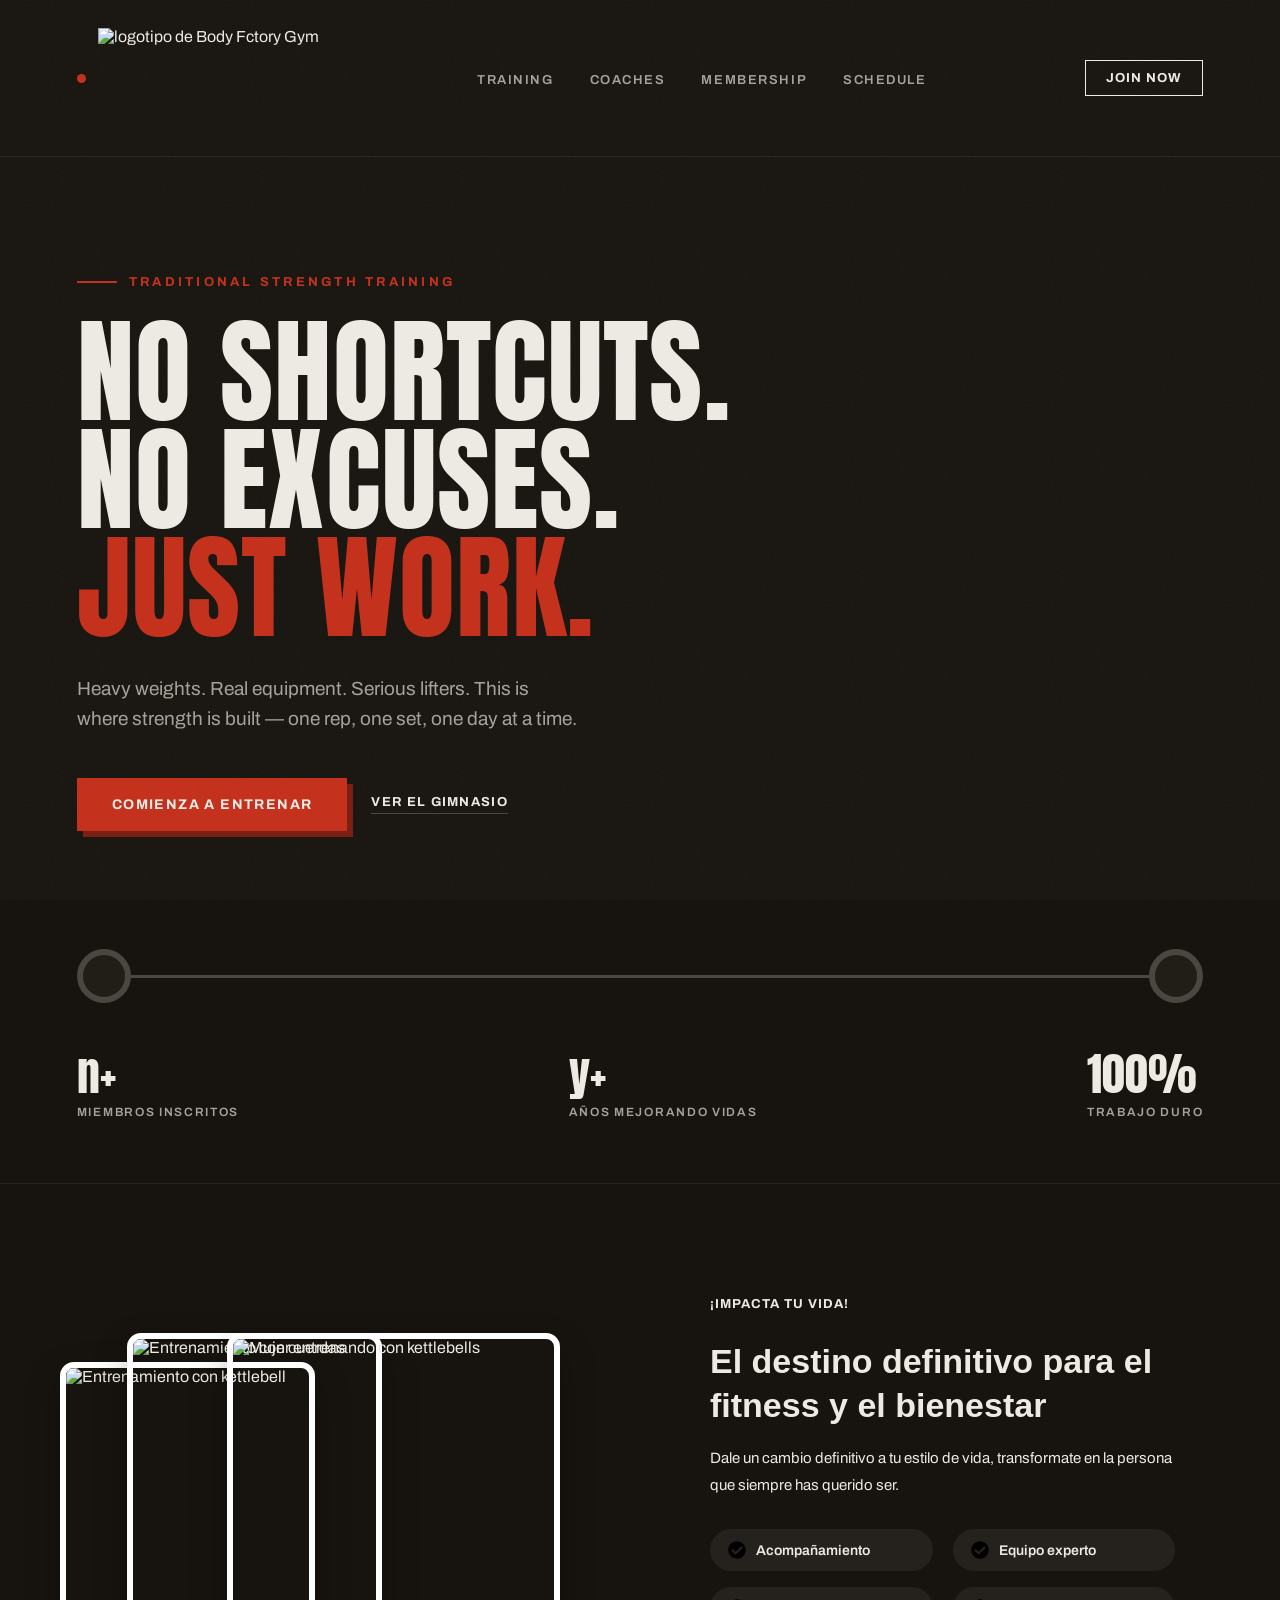
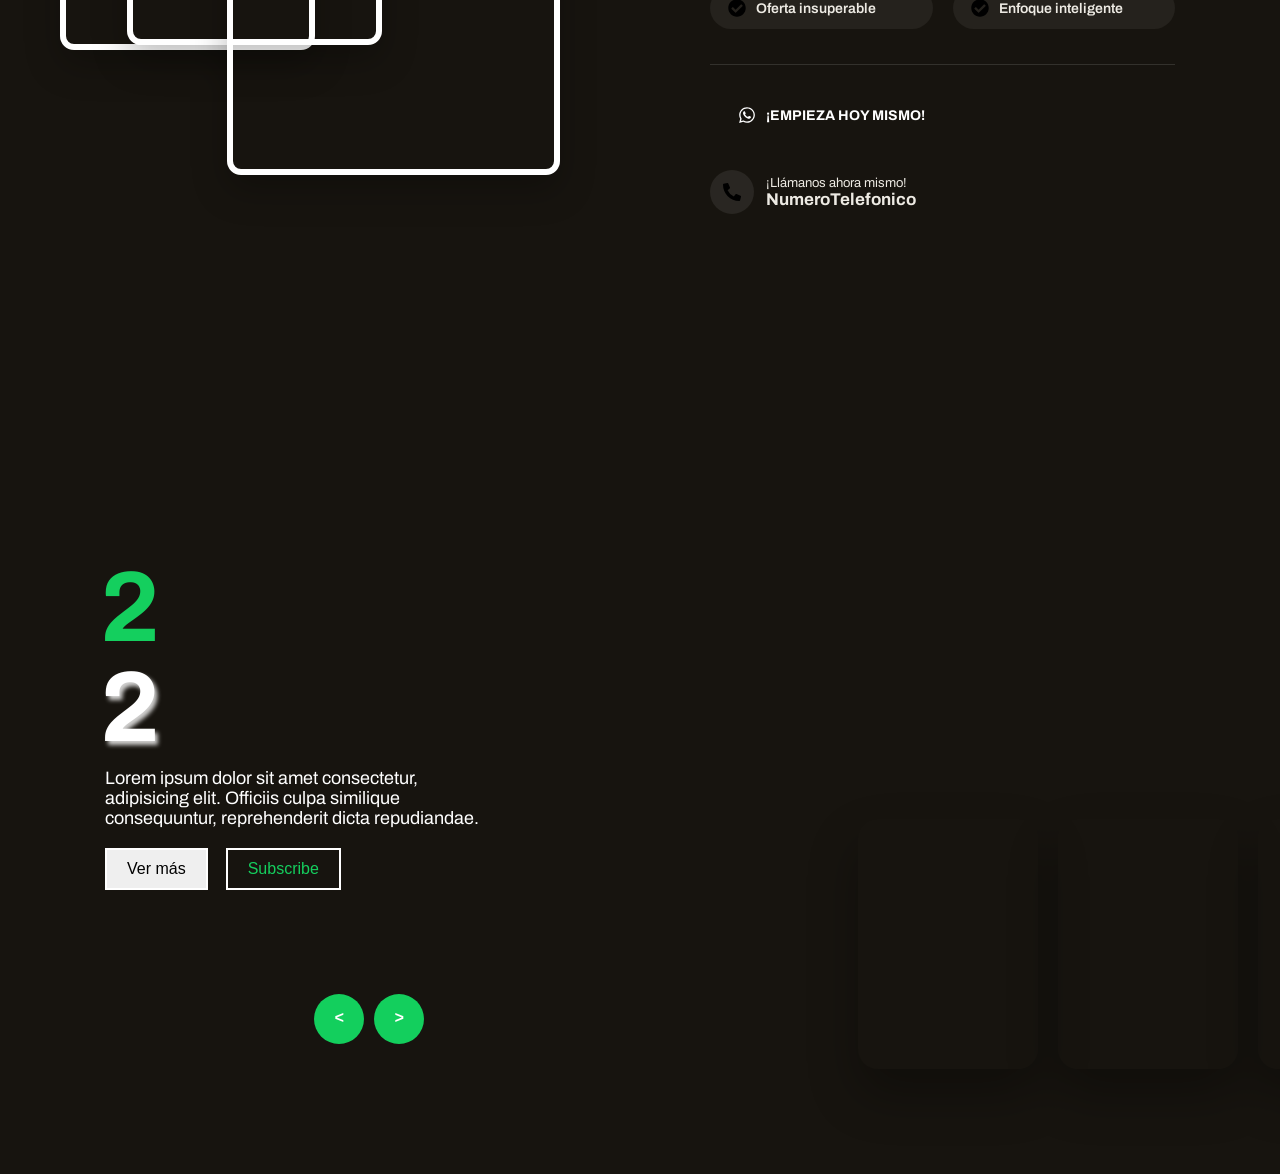
==== index.html @ 4799aabf "Update and rename indexmejoras.html to index.html" ====
<!DOCTYPE html>
<html lang="en">
<head>
<meta charset="UTF-8">
<meta name="viewport" content="width=device-width, initial-scale=1.0">
<title>Ironworks Gym — No Shortcuts.</title>
<link rel="preconnect" href="https://fonts.googleapis.com">
<link rel="preconnect" href="https://fonts.gstatic.com" crossorigin>
<link href="https://fonts.googleapis.com/css2?family=Anton&family=Archivo:wght@400;600;700;900&display=swap" rel="stylesheet">
<link rel="stylesheet" href="indexmejores.css">
<link rel="stylesheet" href="carrucel.css">

</head>
<body>

<div class="grain"></div>

<header>
  <a href="index.html" class="logo">
    <span class="dot"></span>
    <img src="imagesfolder/logo.png" alt="logotipo de Body Fctory Gym" class="logo-img">
  </a>
  <nav>
    <ul>
      <li><a href="#">Training</a></li>
      <li><a href="#">Coaches</a></li>
      <li><a href="#">Membership</a></li>
      <li><a href="#">Schedule</a></li>
    </ul>
  </nav>
  <a class="nav-cta" href="#">Join Now</a>
</header>

<section class="hero">
  <div class="eyebrow">Traditional Strength Training</div>
  <h1>
    <span>No shortcuts.</span>
    <span>No excuses.</span>
    <span>Just work.</span>
  </h1>
  <p class="sub">
    Heavy weights. Real equipment. Serious lifters. This is where strength is built —
    one rep, one set, one day at a time.
  </p>
  <div class="cta-row">
    <a class="btn-primary" href="#">Comienza a entrenar</a>
    <a class="btn-ghost" href="#carousel">Ver el gimnasio</a>
  </div>
</section>

<div class="barbell">
  <div class="plate"></div>
  <div class="bar-line"></div>
  <div class="plate"></div>
</div>

<section class="stats">
  <div>
    <div class="stat-num">n+</div>
    <div class="stat-label">Miembros inscritos</div>
  </div>
  <div>
    <div class="stat-num">y+</div>
    <div class="stat-label">Años mejorando vidas</div>
  </div>
  <div>
    <div class="stat-num">100%</div>
    <div class="stat-label">Trabajo duro</div>
  </div>
</section>

<!--Part section info -->
<section class="impact-section">

  <!-- Columna izquierda: imágenes apiladas -->
  <div class="impact-images">
    <img class="img-back-1" src="https://images.unsplash.com/photo-1571019613454-1cb2f99b2d8b?auto=format&fit=crop&w=600&q=80" alt="Entrenamiento con kettlebell">
    <img class="img-back-2" src="https://images.unsplash.com/photo-1518611012118-696072aa579a?auto=format&fit=crop&w=600&q=80" alt="Entrenamiento con cuerdas">
    <img class="img-front" src="https://images.unsplash.com/photo-1517836357463-d25dfeac3438?auto=format&fit=crop&w=800&q=80" alt="Mujer entrenando con kettlebells">
  </div>

  <!-- Columna derecha: contenido -->
  <div class="impact-content">
    <span class="impact-label">¡Impacta Tu Vida!</span>

    <h2>El destino definitivo para el fitness y el bienestar</h2>

    <p>Dale un cambio definitivo a tu estilo de vida, transformate en la persona que siempre has querido ser.</p>

    <ul class="impact-checklist">
      <li>
        <svg viewBox="0 0 512 512"><path d="M504 256c0 136.967-111.033 248-248 248S8 392.967 8 256 119.033 8 256 8s248 111.033 248 248zM227.314 387.314l184-184c6.248-6.248 6.248-16.379 0-22.627l-22.627-22.627c-6.248-6.249-16.379-6.249-22.628 0L216 308.118l-70.059-70.059c-6.248-6.248-16.379-6.248-22.628 0l-22.627 22.627c-6.248 6.248-6.248 16.379 0 22.627l104 104c6.249 6.249 16.379 6.249 22.628.001z"/></svg>
        Acompañamiento
      </li>
      <li>
        <svg viewBox="0 0 512 512"><path d="M504 256c0 136.967-111.033 248-248 248S8 392.967 8 256 119.033 8 256 8s248 111.033 248 248zM227.314 387.314l184-184c6.248-6.248 6.248-16.379 0-22.627l-22.627-22.627c-6.248-6.249-16.379-6.249-22.628 0L216 308.118l-70.059-70.059c-6.248-6.248-16.379-6.248-22.628 0l-22.627 22.627c-6.248 6.248-6.248 16.379 0 22.627l104 104c6.249 6.249 16.379 6.249 22.628.001z"/></svg>
        Equipo experto
      </li>
      <li>
        <svg viewBox="0 0 512 512"><path d="M504 256c0 136.967-111.033 248-248 248S8 392.967 8 256 119.033 8 256 8s248 111.033 248 248zM227.314 387.314l184-184c6.248-6.248 6.248-16.379 0-22.627l-22.627-22.627c-6.248-6.249-16.379-6.249-22.628 0L216 308.118l-70.059-70.059c-6.248-6.248-16.379-6.248-22.628 0l-22.627 22.627c-6.248 6.248-6.248 16.379 0 22.627l104 104c6.249 6.249 16.379 6.249 22.628.001z"/></svg>
        Oferta insuperable
      </li>
      <li>
        <svg viewBox="0 0 512 512"><path d="M504 256c0 136.967-111.033 248-248 248S8 392.967 8 256 119.033 8 256 8s248 111.033 248 248zM227.314 387.314l184-184c6.248-6.248 6.248-16.379 0-22.627l-22.627-22.627c-6.248-6.249-16.379-6.249-22.628 0L216 308.118l-70.059-70.059c-6.248-6.248-16.379-6.248-22.628 0l-22.627 22.627c-6.248 6.248-6.248 16.379 0 22.627l104 104c6.249 6.249 16.379 6.249 22.628.001z"/></svg>
        Enfoque inteligente
      </li>
    </ul>

    <div class="impact-footer">
      <a class="btn-whatsapp" href="https://wa.me/573227158725?text=%C2%A1Hola!%20Me%20interesa%20saber%20m%C3%A1s%20sobre%20el%20gimnasio" target="_blank" rel="noopener">
        <svg viewBox="0 0 448 512"><path d="M380.9 97.1C339 55.1 283.2 32 223.9 32c-122.4 0-222 99.6-222 222 0 39.1 10.2 77.3 29.6 111L0 480l117.7-30.9c32.4 17.7 68.9 27 106.1 27h.1c122.3 0 224.1-99.6 224.1-222 0-59.3-25.2-115-67.1-157zm-157 341.6c-33.2 0-65.7-8.9-94-25.7l-6.7-4-69.8 18.3L72 359.2l-4.4-7c-18.5-29.4-28.2-63.3-28.2-98.2 0-101.7 82.8-184.5 184.6-184.5 49.3 0 95.6 19.2 130.4 54.1 34.8 34.9 56.2 81.2 56.1 130.5 0 101.8-84.9 184.6-186.6 184.6zm101.2-138.2c-5.5-2.8-32.8-16.2-37.9-18-5.1-1.9-8.8-2.8-12.5 2.8-3.7 5.6-14.3 18-17.6 21.8-3.2 3.7-6.5 4.2-12 1.4-32.6-16.3-54-29.1-75.5-66-5.7-9.8 5.7-9.1 16.3-30.3 1.8-3.7.9-6.9-.5-9.7-1.4-2.8-12.5-30.1-17.1-41.2-4.5-10.8-9.1-9.3-12.5-9.5-3.2-.2-6.9-.2-10.6-.2-3.7 0-9.7 1.4-14.8 6.9-5.1 5.6-19.4 19-19.4 46.3 0 27.3 19.9 53.7 22.6 57.4 2.8 3.7 39.1 59.7 94.8 83.8 35.2 15.2 49 16.5 66.6 13.9 10.7-1.6 32.8-13.4 37.4-26.4 4.6-13 4.6-24.1 3.2-26.4-1.3-2.5-5-3.9-10.5-6.6z"/></svg>
        ¡Empieza hoy mismo!
      </a>

      <div class="impact-phone">
        <span class="phone-icon">
          <svg viewBox="0 0 512 512"><path d="M497.39 361.8l-112-48a24 24 0 0 0-28 6.9l-49.6 60.6A370.66 370.66 0 0 1 130.6 204.11l60.6-49.6a23.94 23.94 0 0 0 6.9-28l-48-112A24.16 24.16 0 0 0 122.6.61l-104 24A24 24 0 0 0 0 48c0 256.5 207.9 464 464 464a24 24 0 0 0 23.4-18.6l24-104a24.29 24.29 0 0 0-14.01-27.6z"/></svg>
        </span>
        <span>
          <span class="phone-label">¡Llámanos ahora mismo!</span>
          <span class="phone-number">NumeroTelefonico</span>
        </span>
      </div>
    </div>
  </div>

</section>
<!--Part carousel-->
<section id="carousel">
  <div class="carousel">
        <div class="list">
            <div class="item" style="background-image: url(img/cacomixtle.jpg);">  
                <div class="content">
                    <div class="title">1</div>
                    <div class="des">Lorem ipsum dolor sit amet consectetur, adipisicing elit. Officiis culpa similique consequuntur, reprehenderit dicta repudiandae.</div>
                    <div class="btn">
                        <button>See More</button>
                        <button>Subscribe</button>
                    </div>
                </div>
            </div>
            <div class="item" style="background-image: url(img/lobo\ gris.jpg);">
                <div class="content">
                    <div class="title">2</div>
                    <div class="name">2</div>
                    <div class="des">Lorem ipsum dolor sit amet consectetur, adipisicing elit. Officiis culpa similique consequuntur, reprehenderit dicta repudiandae.</div>
                    <div class="btn">
                        <button>Ver más</button>
                        <button>Subscribe</button>
                    </div>
                </div>
            </div>
            <div class="item" style="background-image: url(img/zarigueya.avif);">
                <div class="content">
                    <div class="title">3</div>
                    <div class="name">3</div>
                    <div class="des">Lorem ipsum dolor sit amet consectetur, adipisicing elit. Officiis culpa similique consequuntur, reprehenderit dicta repudiandae.</div>
                    <div class="btn">
                        <button>See More</button>
                        <button>Subscribe</button>
                    </div>
                </div>
            </div>
            <div class="item" style="background-image: url(img/coati.jpg);">
                <div class="content">
                    <div class="title">4</div>
                    <div class="name">4</div>
                    <div class="des">Lorem ipsum dolor sit amet consectetur, adipisicing elit. Officiis culpa similique consequuntur, reprehenderit dicta repudiandae.</div>
                    <div class="btn">
                        <button>See More</button>
                        <button>Subscribe</button>
                    </div>
                </div>
            </div>
            <div class="item" style="background-image: url(img/jaguar.jpg);">
                <div class="content">
                    <div class="title">5</div>
                    <div class="des">Lorem ipsum dolor sit amet consectetur, adipisicing elit. Officiis culpa similique consequuntur, reprehenderit dicta repudiandae.</div>
                    <div class="btn">
                        <button>See More</button>
                        <button>Subscribe</button>
                    </div>
                </div>
            </div>
            <div class="item" style="background-image: url(img/nutria.jpg);">
                <div class="content">
                    <div class="title">5</div>
                    <div class="name">5</div>
                    <div class="des">Lorem ipsum dolor sit amet consectetur, adipisicing elit. Officiis culpa similique consequuntur, reprehenderit dicta repudiandae.</div>
                    <div class="btn">
                        <button>See More</button>
                        <button>Subscribe</button>
                    </div>
                </div>
            </div>
            <div class="item" style="background-image: url(img/armadillo.jpg);">
                <div class="content">
                    <div class="title">6</div>
                    <div class="name">6</div>
                    <div class="des">Lorem ipsum dolor sit amet consectetur, adipisicing elit. Officiis culpa similique consequuntur, reprehenderit dicta repudiandae.</div>
                    <div class="btn">
                        <button>See More</button>
                        <button>Subscribe</button>
                    </div>
                </div>
            </div>
            <div class="item" style="background-image: url(img/Teporingo-1.webp);">
                <div class="content">
                    <div class="title">7</div>
                    <div class="name">7</div>
                    <div class="des">Lorem ipsum dolor sit amet consectetur, adipisicing elit. Officiis culpa similique consequuntur, reprehenderit dicta repudiandae.</div>
                    <div class="btn">
                        <button>See More</button>
                        <button>Subscribe</button>
                    </div>
                </div>
            </div>
            <div class="item" style="background-image: url(img/mono\ araña.jpeg);">
                <div class="content">
                    <div class="title">8</div>
                    <div class="name">8</div>
                    <div class="des">Lorem ipsum dolor sit amet consectetur, adipisicing elit. Officiis culpa similique consequuntur, reprehenderit dicta repudiandae.</div>
                    <div class="btn">
                        <button>See More</button>
                        <button>Subscribe</button>
                    </div>
                </div>
            </div>
        </div>
        <!--next prev button-->
        <div class="arrows">
            <button class="prev"><</button>
            <button class="next">></button>
        </div>
        <!-- time running -->
        <div class="timeRunning"></div>
    </div>
  </section>

<script src="animation.js"></script>
</body>
</html>
---- indexmejores.css ----
/*parte original*/  

  :root {
    --ink: #EDEAE3;
    --ink-dim: #A6A29A;
    --concrete: #17140F;
    --concrete-mid: #211D17;
    --iron-red: #C4321E;
    --iron-red-dim: #7A2015;
    --steel: #4A4740;
  }

  * { margin: 0; padding: 0; box-sizing: border-box; }

  html { scroll-behavior: smooth; }

  body {
    background: var(--concrete);
    color: var(--ink);
    font-family: 'Archivo', sans-serif;
    overflow-x: hidden;
  }

  /* concrete grain texture */
  .grain {
    position: fixed;
    inset: 0;
    pointer-events: none;
    opacity: 0.05;
    z-index: 1;
    background-image: url("data:image/svg+xml,%3Csvg xmlns='http://www.w3.org/2000/svg' width='200' height='200'%3E%3Cfilter id='n'%3E%3CfeTurbulence type='fractalNoise' baseFrequency='0.9' numOctaves='2' stitchTiles='stitch'/%3E%3C/filter%3E%3Crect width='100%25' height='100%25' filter='url(%23n)'/%3E%3C/svg%3E");
  }

  a { color: inherit; text-decoration: none; }

  /* ---------- NAV ---------- */
  header {
    position: relative;
    z-index: 10;
    display: flex;
    align-items: center;
    justify-content: space-between;
    padding: 28px 6vw;
    border-bottom: 1px solid rgba(237,234,227,0.08);
  }

  .logo {
    display: flex;
    align-items: center;
    gap: 12px;
    text-decoration: none;
    color: inherit;
  }

  .logo .dot {
     width: 9px; 
     height: 9px; 
     background: var(--iron-red); 
     border-radius: 50%; 
     flex-shrink: 0;
    }
  .logo-img {
    display: block;
    height: 100px;
    width: auto;
    max-width: 100%;
    
  }  
  nav ul {
    display: flex;
    gap: 36px;
    list-style: none;
  }

  nav a {
    font-size: 13px;
    font-weight: 600;
    letter-spacing: 0.12em;
    text-transform: uppercase;
    color: var(--ink-dim);
    transition: color 0.2s ease;
  }

  nav a:hover, nav a:focus-visible { color: var(--ink); }

  .nav-cta {
    border: 1px solid var(--ink);
    padding: 10px 20px;
    font-size: 13px;
    font-weight: 700;
    letter-spacing: 0.08em;
    text-transform: uppercase;
  }

  .nav-cta:hover, .nav-cta:focus-visible { background: var(--ink); color: var(--concrete); }

  @media (max-width: 760px) {
    nav ul { display: none; }
  }

  /* ---------- HERO ---------- */
  .hero {
    position: relative;
    z-index: 2;
    min-height: 88vh;
    display: flex;
    flex-direction: column;
    justify-content: center;
    padding: 6vw;
  }

  .eyebrow {
    display: flex;
    align-items: center;
    gap: 12px;
    font-size: 13px;
    font-weight: 700;
    letter-spacing: 0.25em;
    text-transform: uppercase;
    color: var(--iron-red);
    margin-bottom: 28px;
    opacity: 0;
    animation: rise 0.7s ease forwards 0.1s;
  }

  .eyebrow::before {
    content: '';
    width: 40px;
    height: 2px;
    background: var(--iron-red);
  }

  h1 {
    font-family: 'Anton', sans-serif;
    font-weight: 400;
    text-transform: uppercase;
    line-height: 0.94;
    letter-spacing: 0.01em;
    font-size: clamp(48px, 9vw, 128px);
    max-width: 16ch;
  }

  h1 span {
    display: block;
    opacity: 0;
    animation: rise 0.7s ease forwards;
  }

  h1 span:nth-child(1) { animation-delay: 0.2s; }
  h1 span:nth-child(2) { animation-delay: 0.35s; }
  h1 span:nth-child(3) { animation-delay: 0.5s; color: var(--iron-red); }

  @keyframes rise {
    from { opacity: 0; transform: translateY(24px); }
    to   { opacity: 1; transform: translateY(0); }
  }

  .sub {
    margin-top: 32px;
    max-width: 46ch;
    font-size: clamp(16px, 1.6vw, 19px);
    line-height: 1.6;
    color: var(--ink-dim);
    opacity: 0;
    animation: rise 0.7s ease forwards 0.65s;
  }

  .cta-row {
    margin-top: 44px;
    display: flex;
    align-items: center;
    gap: 24px;
    flex-wrap: wrap;
    opacity: 0;
    animation: rise 0.7s ease forwards 0.8s;
  }

  .btn-primary {
    position: relative;
    background: var(--iron-red);
    color: var(--ink);
    font-weight: 700;
    font-size: 14px;
    letter-spacing: 0.1em;
    text-transform: uppercase;
    padding: 18px 34px;
    border: 1px solid var(--iron-red);
    box-shadow: 6px 6px 0 var(--iron-red-dim);
    transition: transform 0.15s ease, box-shadow 0.15s ease;
  }

  .btn-primary:hover, .btn-primary:focus-visible {
    transform: translate(3px, 3px);
    box-shadow: 3px 3px 0 var(--iron-red-dim);
  }

  .btn-ghost {
    font-size: 13px;
    font-weight: 700;
    letter-spacing: 0.1em;
    text-transform: uppercase;
    color: var(--ink);
    border-bottom: 1px solid var(--steel);
    padding-bottom: 4px;
  }

  .btn-ghost:hover, .btn-ghost:focus-visible { border-color: var(--ink); }

  /* ---------- BARBELL DIVIDER / STATS ---------- */
  .barbell {
    position: relative;
    z-index: 2;
    display: flex;
    align-items: center;
    padding: 0 6vw;
  }

  .plate {
    width: 54px;
    height: 54px;
    min-width: 54px;
    border-radius: 50%;
    border: 6px solid var(--steel);
    background: var(--concrete-mid);
  }

  .bar-line {
    flex: 1;
    height: 3px;
    background: var(--steel);
  }

  .stats {
    position: relative;
    z-index: 2;
    display: flex;
    justify-content: space-between;
    padding: 48px 6vw 64px;
    border-bottom: 1px solid rgba(237,234,227,0.08);
    flex-wrap: wrap;
    gap: 32px;
  }

  .stat-num {
    font-family: 'Anton', sans-serif;
    font-size: clamp(30px, 4vw, 46px);
    color: var(--ink);
    line-height: 1;
  }

  .stat-label {
    margin-top: 8px;
    font-size: 12px;
    font-weight: 600;
    letter-spacing: 0.14em;
    text-transform: uppercase;
    color: var(--ink-dim);
  }

  @media (max-width: 760px) {
    .hero { min-height: auto; padding: 40px 6vw 60px; }
    .stats { padding: 36px 6vw 48px; gap: 24px; }
    .plate { width: 34px; height: 34px; min-width: 34px; border-width: 4px; }
  }

  @media (prefers-reduced-motion: reduce) {
    .eyebrow, h1 span, .sub, .cta-row { animation: none; opacity: 1; }
  } 
  
  
/*parte section*/

  *{ box-sizing: border-box; }

  

  .impact-section{
    max-width: 1200px;
    margin: 0 auto;
    padding: 60px 20px;
    display: grid;
    grid-template-columns: 1fr 1fr;
    gap: 50px;
    align-items: center;
  }

  /* ---- Columna de imágenes apiladas ---- */
  .impact-images{
    position: relative;
    height: 480px;
  }

  .impact-images img{
    position: absolute;
    border-radius: 14px;
    box-shadow: 0 15px 35px rgba(0,0,0,.25);
    object-fit: cover;
    border: 6px solid #fff;
  }

  .img-back-1{
    width: 46%;
    height: 60%;
    left: 0;
    top: 10%;
    z-index: 1;
  }

  .img-back-2{
    width: 46%;
    height: 65%;
    left: 12%;
    top: 4%;
    z-index: 2;
  }

  .img-front{
    width: 60%;
    height: 92%;
    left: 30%;
    top: 4%;
    z-index: 3;
  }

  /* ---- Columna de contenido ---- */
  .impact-content{
    color: var(--text-light);
    background: var(--dark);
    padding: 50px 45px;
    border-radius: 4px;
  }

  .impact-label{
    display: inline-block;
    font-size: 13px;
    font-weight: 700;
    letter-spacing: 1px;
    text-transform: uppercase;
    color: var(--text-light);
    padding-bottom: 8px;
    border-bottom: 3px solid var(--primary);
    margin-bottom: 20px;
  }

  .impact-content h2{
    font-family: 'Poppins', Arial, sans-serif;
    font-size: 34px;
    font-weight: 600;
    line-height: 1.3;
    margin: 0 0 18px;
  }

  .impact-content p{
    color: var(--text-muted);
    font-size: 15px;
    line-height: 1.8;
    margin: 0 0 30px;
    max-width: 480px;
  }

  /* ---- Lista de checks (2 columnas) ---- */
  .impact-checklist{
    display: grid;
    grid-template-columns: 1fr 1fr;
    gap: 16px 20px;
    list-style: none;
    padding: 0;
    margin: 0 0 35px;
  }

  .impact-checklist li{
    display: flex;
    align-items: center;
    gap: 10px;
    background: rgba(255,255,255,0.06);
    padding: 12px 18px;
    border-radius: 30px;
    font-size: 14px;
    font-weight: 600;
  }

  .impact-checklist svg{
    width: 18px;
    height: 18px;
    fill: var(--primary);
    flex-shrink: 0;
  }

  /* ---- Fila inferior: botón + teléfono ---- */
  .impact-footer{
    display: flex;
    align-items: center;
    gap: 30px;
    flex-wrap: wrap;
    padding-top: 25px;
    border-top: 1px solid rgba(255,255,255,0.12);
  }

  .btn-whatsapp{
    display: inline-flex;
    align-items: center;
    gap: 10px;
    background: var(--primary);
    color: #fff;
    text-decoration: none;
    font-weight: 700;
    font-size: 14px;
    text-transform: uppercase;
    padding: 16px 28px;
    border-radius: 50px;
    transition: background .25s ease;
  }

  .btn-whatsapp:hover{
    background: #086abd;
  }

  .btn-whatsapp svg{
    width: 18px;
    height: 18px;
    fill: #fff;
  }

  .impact-phone{
    display: flex;
    align-items: center;
    gap: 12px;
  }

  .impact-phone .phone-icon{
    width: 44px;
    height: 44px;
    border-radius: 50%;
    background: rgba(255,255,255,0.08);
    display: flex;
    align-items: center;
    justify-content: center;
    flex-shrink: 0;
  }

  .impact-phone .phone-icon svg{
    width: 18px;
    height: 18px;
    fill: var(--primary);
  }

  .impact-phone .phone-label{
    display: block;
    font-size: 13px;
    color: var(--text-muted);
  }

  .impact-phone .phone-number{
    display: block;
    font-size: 17px;
    font-weight: 700;
    color: var(--text-light);
  }

  /* ---- Responsive ---- */
  @media (max-width: 900px){
    .impact-section{
      grid-template-columns: 1fr;
    }
    .impact-images{
      height: 380px;
      margin: 0 auto;
      max-width: 420px;
    }
  }

  @media (max-width: 480px){
    .impact-checklist{
      grid-template-columns: 1fr;
    }
    .impact-content{
      padding: 35px 22px;
    }
    .impact-content h2{
      font-size: 26px;
    }
  }
---- carrucel.css ----
.carousel{
    width: 100vw;
    height: 100vh;
    margin-top: -50px;
    overflow: hidden;
    position: relative;
}
.carousel .list .item{
    width: 180px;
    height: 250px;
    position: absolute;
    top: 80%;
    transform: translateY(-70%);
    left: 70%;
    border-radius: 20px;
    box-shadow: 0 25px 50px rgba(0, 0, 0, 0.3);
    background-position: 50% 50%;
    background-size: cover;
    z-index: 100;
    transition: 1s;
}
.carousel .list .item:nth-child(1),
.carousel .list .item:nth-child(2){
    top: 0;
    left: 0;
    transform: translate(0, 0);
    border-radius: 0;
    width: 100%;
    height: 100%;
}
.carousel .list .item:nth-child(3){
    left: 67%;
}
.carousel .list .item:nth-child(4){
    left: calc(67% + 200px);
}
.carousel .list .item:nth-child(5){
    left: calc(67% + 400px);
}
.carousel .list .item:nth-child(6){
    left: calc(67% + 600px);
}
.carousel .list .item:nth-child(n+7){
    left: calc(67% + 800px);
    opacity: 0;
}
.list .item .content{
    position: absolute;
    top: 50%;
    left: 100px;
    transform: translateY(-50%);
    width: 400px;
    text-align: left;
    color: #fff;
    display: none;
}
.list .item:nth-child(2) .content{
    display: block;
}
/* editar el texto del titulo*/
.content .title{
    font-size: 100px;
    text-transform: uppercase;
    color: #14ff72cb;
    font-weight: bold;
    line-height: 1;
    opacity: 0;
    animation: animate 1s ease-in-out 0.3s 1 forwards;
}
.content .name{
    font-size: 100px;
    text-transform: uppercase;
    font-weight: bold;
    line-height: 1;
    text-shadow: 3px 4px 4px rgba(255, 255, 255, 0.8);
    opacity: 0;
    animation: animate 1s ease-in-out 0.6s 1 forwards;
}
.content .des{
    margin-top: 10px;
    margin-bottom: 20px;
    font-size: 18px;
    margin-left: 5px;
    opacity: 0;
    animation: animate 1s ease-in-out 0.9s 1 forwards;
}
.content .btn{
    margin-left: 5px;
    opacity: 0;
    animation: animate 1s ease-in-out 1.2s 1 forwards;
}
.content .btn button{
    padding: 10px 20px;
    border: none;
    cursor: pointer;
    font-size: 16px;
    border: 2px solid #fff;
}
.content .btn button:nth-child(1){
    margin-right: 15px;
}
.content .btn button:nth-child(2){
    background: transparent;
    color: #14ff72cb;
    border: 2px solid #fff;
    transition: 0.3s;
}
.content .btn button:nth-child(2):hover{
    background-color: #14ff72cb;
    color: #fff;
    border-color: #14ff72cb;
}
@keyframes animate {   
    from{
        opacity: 0;
        transform: translate(0, 100px);
        filter: blur(33px);
    }
    to{
        opacity: 1;
        transform: translate(0);
        filter: blur(0);
    }
}
.arrows{
    position: absolute;
    top: 80%;
    right: 52%;
    z-index: 100;
    width: 300px;
    max-width: 30%;
    display: flex;
    gap: 10px;
    align-items: center;
}
.arrows button{
    width: 50px;
    height: 50px;
    border-radius: 50%;
    background-color: #14ff72cb;
    color: #fff;
    border: none;
    outline: none;
    font-size: 16px;
    font-family: monospace;
    font-weight: bold;
    transition: .5s;
    cursor: pointer;
}
.arrows button:hover{
    background: #fff;
    color: #000;
}
.carousel .timeRunning{
    position: absolute;
    z-index: 1000;
    width: 0%;
    height: 4px;
    background-color: none;
    left: 0;
    top: 0;
    animation: runningTime 7s linear 1 forwards;
}
@keyframes runningTime {
    from{width: 0%;}
    to{width: 100%;}
}
@media screen and (max-width: 999px){   
    header{
        padding-left: 50px;
    }
    .list .item .content{
        left: 50px;
    }
    .content .title, .content .name{
        font-size: 70px;
    }
    .content .des{
        font-size: 16px;
    }
}

@media screen and (max-width: 690px){
    header nav a{
        font-size: 14px;
        margin-right: 0;
    }
    .list .item .content{
        top: 40%;
    }
    .content .title, .content .name{
        font-size: 45px;
    }
    .content .btn button{
        padding: 10px 15px;
        font-size: 14px;
    }
}
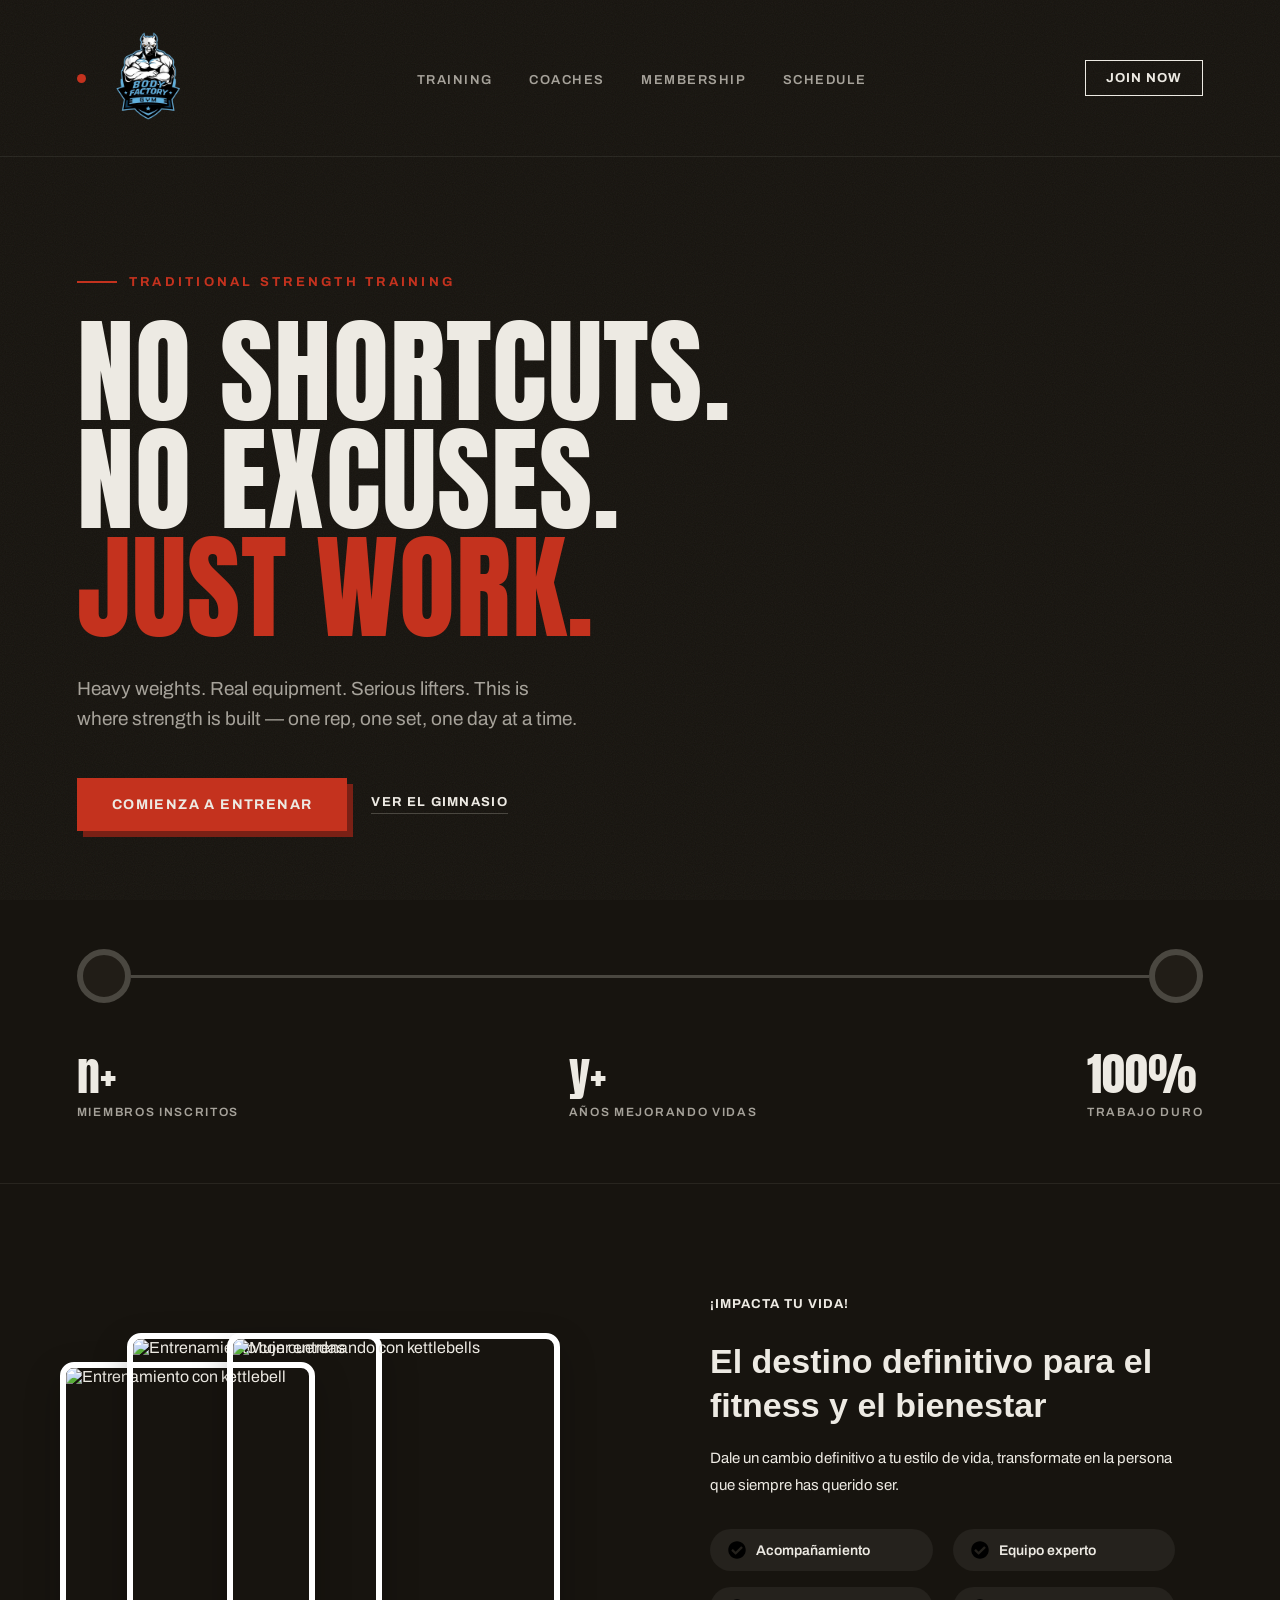
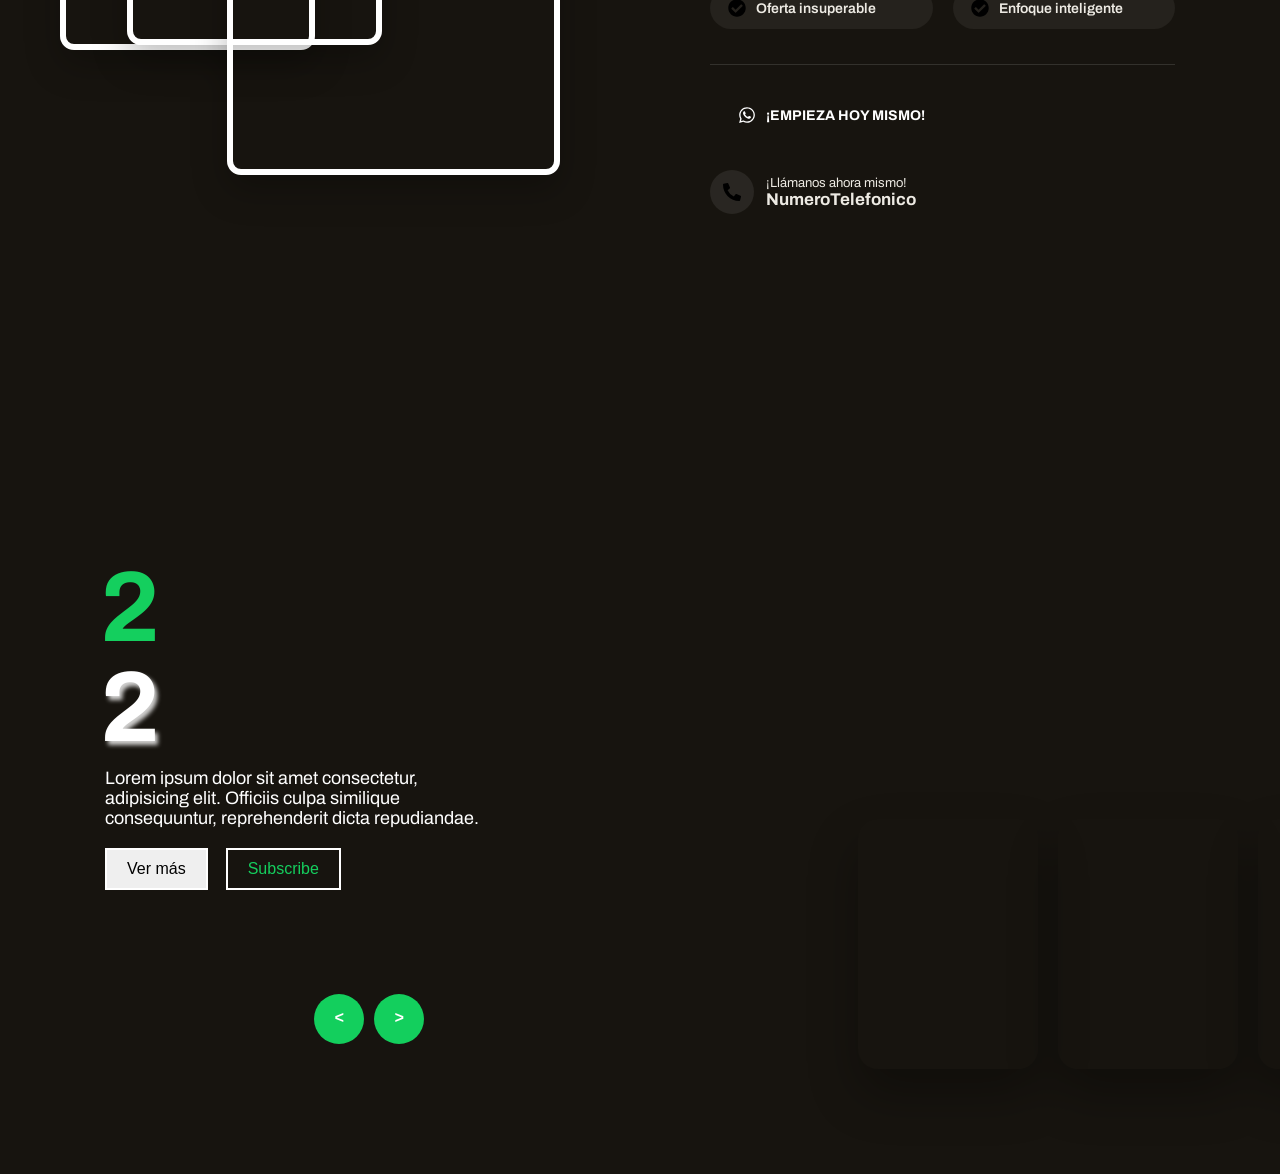
==== commit f73a02ef: "Update index.html" ====
--- a/index.html
+++ b/index.html
@@ -3,7 +3,7 @@
 <head>
 <meta charset="UTF-8">
 <meta name="viewport" content="width=device-width, initial-scale=1.0">
-<title>Ironworks Gym — No Shortcuts.</title>
+<title>Body Factory Gym</title>
 <link rel="preconnect" href="https://fonts.googleapis.com">
 <link rel="preconnect" href="https://fonts.gstatic.com" crossorigin>
 <link href="https://fonts.googleapis.com/css2?family=Anton&family=Archivo:wght@400;600;700;900&display=swap" rel="stylesheet">
@@ -18,7 +18,7 @@
 <header>
   <a href="index.html" class="logo">
     <span class="dot"></span>
-    <img src="imagesfolder/logo.png" alt="logotipo de Body Fctory Gym" class="logo-img">
+    <img src="logo.png" alt="logotipo de Body Fctory Gym" class="logo-img">
   </a>
   <nav>
     <ul>
